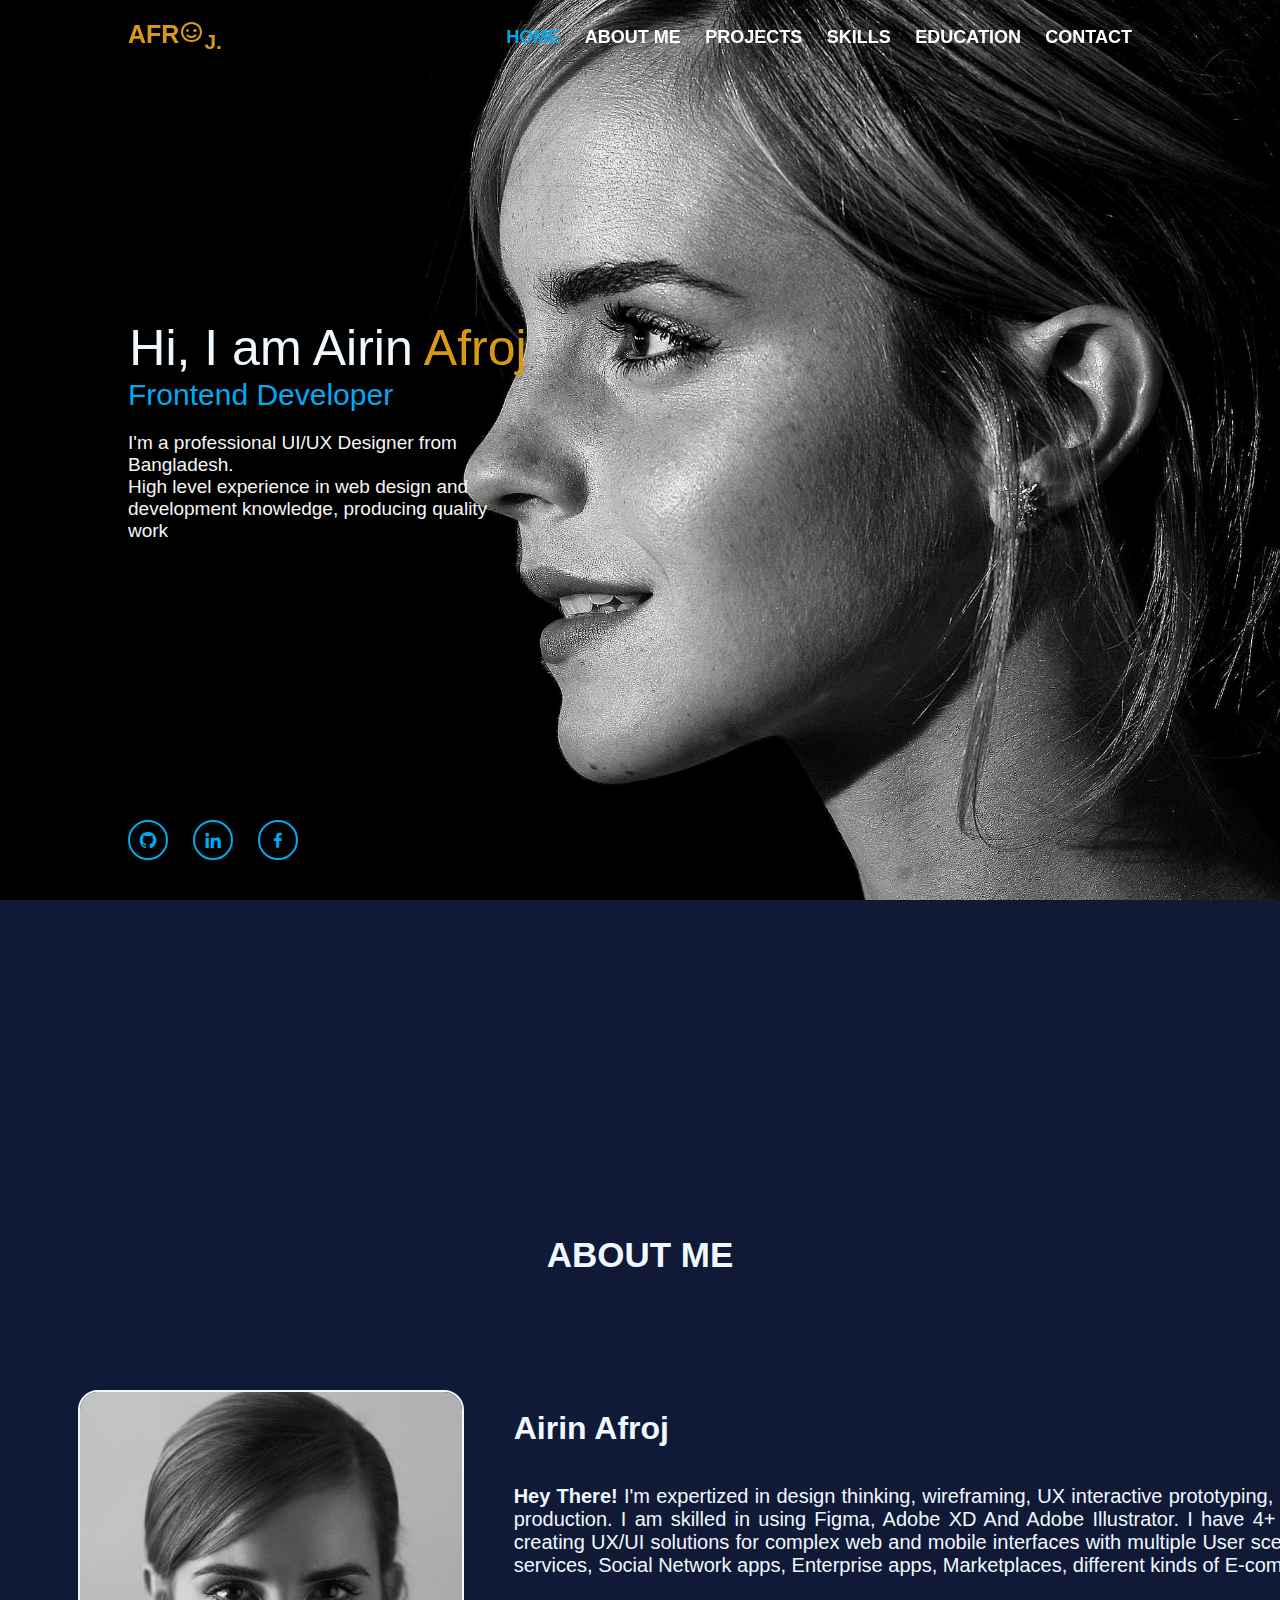
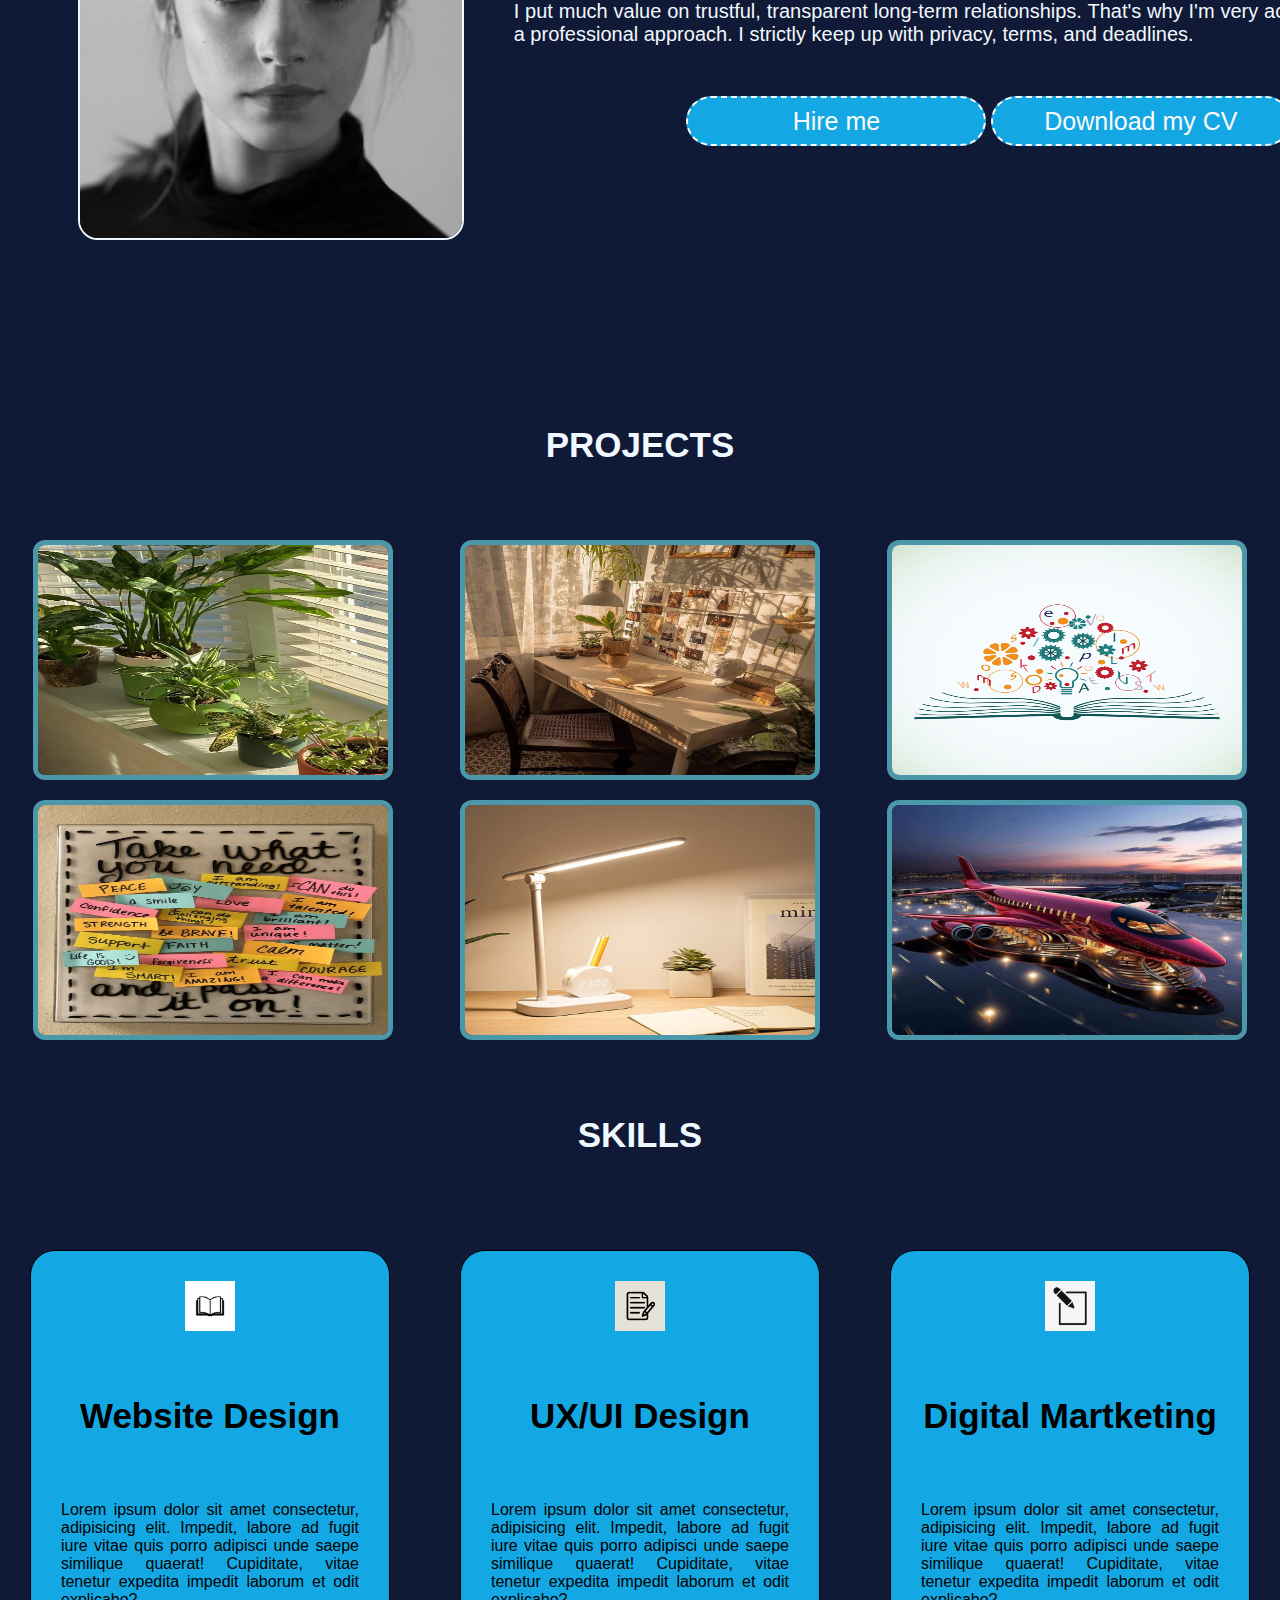
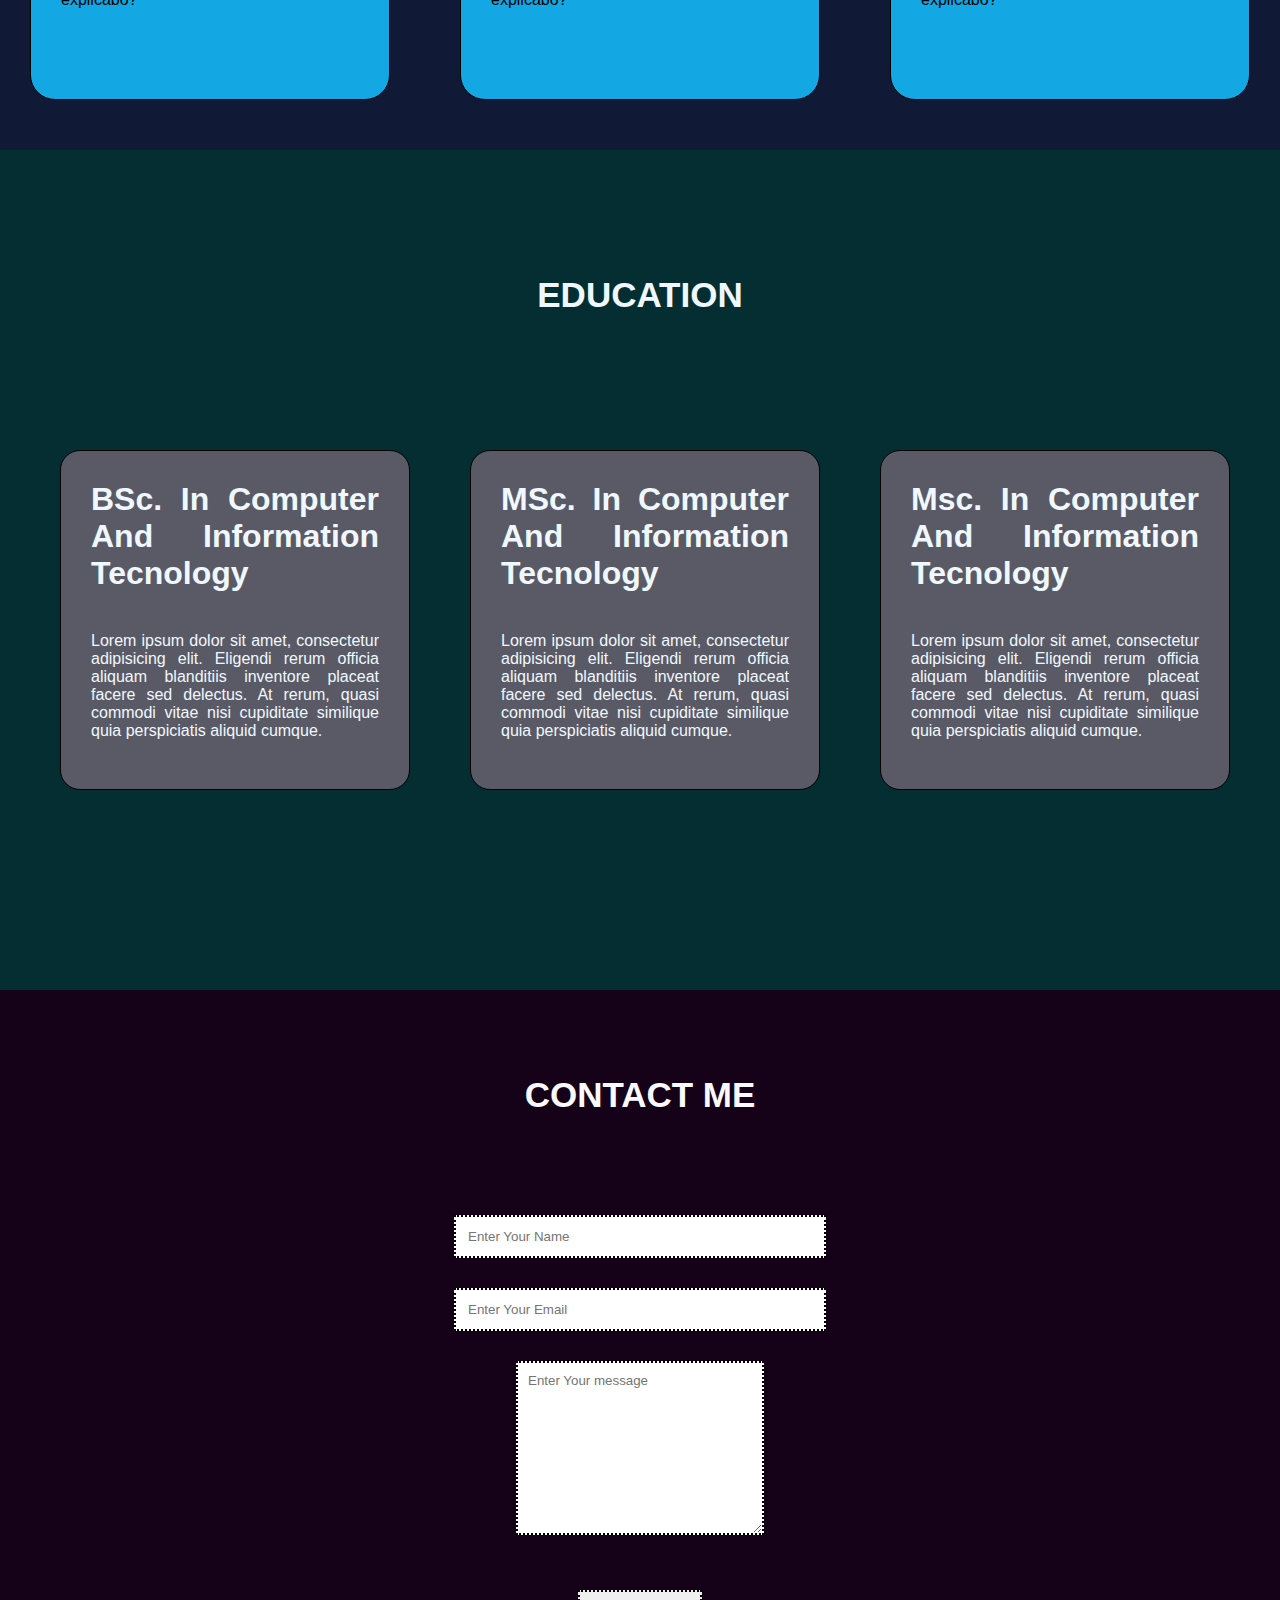
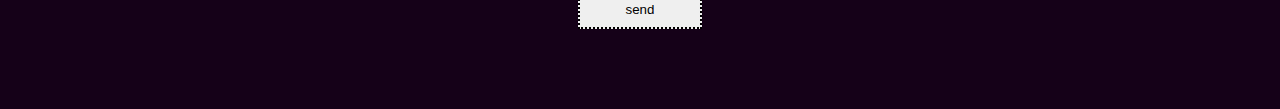
==== index.html @ 215aa97f "Rename skeleton.html to index.html" ====
<!DOCTYPE html>
<html lang="en">

<head>
    <meta charset="UTF-8">
    <meta name="viewport" content="width=device-width, initial-scale=1.0">

    <title>Peronal portfolio</title>
    <link rel="stylesheet" href="my style.css">

    <link rel="stylesheet" media="screen and (max-width:900px)" href="my tablet.css ">

    <link href='https://unpkg.com/boxicons@2.1.4/css/boxicons.min.css' rel='stylesheet'>


</head>

<body>

    <header class="start">
        <a href="#" class="logo">AFR<i class='bx bx-smile'></i><sub><strong>J.</strong></sub></a>

        <nav class="navbar">

            <a href="#" class="active">HOME</a>
            <a href="#about">ABOUT ME</a>
            <a href="#projects">PROJECTS</a>
            <a href="#SkillS">SKILLS</a>
            <a href="#education">EDUCATION</a>
            <a href="#contact">CONTACT</a>

        </nav>
    </header>

    <section class="home">
        <div class="content">

            <h1 class="heading">Hi, I am Airin <span  style="color:#d79a14;">Afroj</span></h1>
            <h3> Frontend Developer</h3>

            <p> I'm a professional UI/UX Designer from Bangladesh. 
                <br>High level experience in web design
                and development knowledge,
                producing quality work </p>

        </div>

        <div class="icon">
            <a href="https://github.com/Airin93" target="_blank"> <i class='bx bxl-github'></i> </a>
            <a href="https://www.linkedin.com/in/airin-afroj-7952a6299/" target="_blank"> <i
                    class='bx bxl-linkedin'></i></a>
            <a href="https://www.facebook.com/airin.afroj.56" target="_blank"> <i class='bx bxl-facebook'></i> </a>

        </div>
    </section>

    <!-- About me section -->

    <section id="about">
        <h1 class="heading"> ABOUT ME </h1>

        <div id="pic">

            <img src="Emma Watson.jpg">

            <div id="intro">
                <h2>Airin Afroj</h2> 

                <br>

                <p class="jhamela"><strong>Hey There!</strong> I'm expertized in design thinking, wireframing, UX interactive prototyping, and final UI graphics
                    production. I am skilled in using Figma, Adobe XD And Adobe Illustrator.
                    I have 4+ years of experience creating UX/UI solutions for complex web and mobile interfaces with
                    multiple User scenarios such as Saas services, Social Network apps, Enterprise apps, Marketplaces,
                    different kinds of E-commerce, etc.

                    <br><br>I put much value on trustful, transparent long-term relationships. That's why I'm very accurate in
                    performing a professional approach. I strictly keep up with privacy, terms, and deadlines.
                </p>

                <div class="button">
                    <a href="#connect">Hire me</a>
                    <a href="Aishi CV.pdf">Download my CV</a>
                </div>
            </div>
        </div>
    </section>

    <!-- project ection -->

    <section id="projects">
        <h1 class="heading"> PROJECTS</h1>
        <div class="gallery">

            <img src="img1.jpg">
            <img src="img2.jpg">
            <img src="img 3.jpg">
            <img src="img4.jpg">
            <img src="img5.jpg">
            <img src="img6.jpg">

        </div>

    </section>

    <!-- SKILL section -->

    <section id="SkillS">
        <h1 class="heading"> SKILLS</h1>
        <div class="row">
            <div class="box">

                <img src="skill1.jpg">

                <h1 class="heading"> Website Design</h1>
                <p>Lorem ipsum dolor sit amet consectetur, adipisicing elit. Impedit, labore ad fugit iure vitae quis
                    porro adipisci unde saepe similique quaerat! Cupiditate, vitae tenetur expedita impedit laborum et
                    odit explicabo?</p>
            </div>

            <div class="box">
                <img src="skill2.jpg">
                <h1 class="heading"> UX/UI Design</h1>
                <p>Lorem ipsum dolor sit amet consectetur, adipisicing elit. Impedit, labore ad fugit iure vitae quis
                    porro adipisci unde saepe similique quaerat! Cupiditate, vitae tenetur expedita impedit laborum et
                    odit explicabo?</p>

            </div>

            <div class="box">
                <img src="skill3.jpg">
                <h1 class="heading"> Digital Martketing</h1>
                <p>Lorem ipsum dolor sit amet consectetur, adipisicing elit. Impedit, labore ad fugit iure vitae quis
                    porro adipisci unde saepe similique quaerat! Cupiditate, vitae tenetur expedita impedit laborum et
                    odit explicabo?</p>

            </div>
        </div>
    </section>

    <!-- EDUCATION section -->

    <section id="education">
        <h1 class="heading">EDUCATION</h1>
        <div class="column">
            <div class="container">

          

                <h2> BSc. In Computer And Information Tecnology</h2>
                <p>Lorem ipsum dolor sit amet, consectetur adipisicing elit. Eligendi rerum officia aliquam blanditiis
                    inventore placeat facere sed delectus. At rerum, quasi commodi vitae nisi cupiditate similique quia
                    perspiciatis aliquid cumque.</p>
            </div>

            <div class="container">
                
                <h2> MSc. In Computer And Information Tecnology</h2>
                <p>Lorem ipsum dolor sit amet, consectetur adipisicing elit. Eligendi rerum officia aliquam blanditiis
                    inventore placeat facere sed delectus. At rerum, quasi commodi vitae nisi cupiditate similique quia
                    perspiciatis aliquid cumque.</p>
            </div>

            <div class="container">
              
                <h2> Msc. In Computer And Information Tecnology</h2>
                <p>Lorem ipsum dolor sit amet, consectetur adipisicing elit. Eligendi rerum officia aliquam blanditiis
                    inventore placeat facere sed delectus. At rerum, quasi commodi vitae nisi cupiditate similique quia
                    perspiciatis aliquid cumque.</p>
            </div>


        </div>
    </section>

    <!-- CONTACT section -->

    <section id="contact">

        <h1 class="heading"> CONTACT ME</h1>

        <form action="" class="form">

            <input type="text" name="name" class="input" placeholder="Enter Your Name">

            <input type="email" name="email" class="input" id="connect" placeholder="Enter Your Email">

            <textarea name="message" id="message" cols="40" rows="10" placeholder="Enter Your message"></textarea>
            <input type="submit" value="send" id="send"> 
            <!-- add email  -->

        </form>
    </section>

</body>

</html>
---- my style.css ----
*{
    margin: 0;
    padding: 0;
    box-sizing: border-box;
    font-family: 'Poppins', sans-serif;

}

html{
    scroll-behavior:smooth;
}

body{
    
    background:#101935;
    color: aliceblue;
}
   

.start{
    position: fixed;
    top: 0;
    left: 0;
    width: 100%;
    padding: 20px 10%;
    background: transparent;
    display: flex;
    justify-content: space-between;
    align-items: center;
    z-index: 100;
    
}
.logo{
    font-size: 25px;
    color:#d79a14;
    text-decoration: none;
    font-weight: 600;
}

.navbar a{
font-size: 18px;
 color: white; 
text-decoration: none;
font-weight: bold;
margin-right: 20px;
}

.navbar a:hover,
.navbar a.active {
    color: #00abf0; 
}


.home{
    height: 100vh;
    display: flex;
    align-items: center;
    padding: 0 10%; 
    background-image: url( emma\ 1.jpg);
    background-repeat: no-repeat;
    background-size: cover;
    background-position: center ;
   
}

.content{ 
    max-width: 400px;
   

}

.content h1{
    font-size:50px;
    font-weight: 200;
    line-height: 1.2;
}
.content h3{
    font-size: 30px;
    font-weight: 400;
     /* color:#d37a07  ; */
     color: #00abf0;
    
}
.content p{
    font-size: 19px;
    font-weight: 400;
    color: #f5f5f8;
    margin: 20px 0 40px;
   
}


.icon{
    position: absolute;
    display: flex;
    justify-content: space-between;
    bottom: 40px;
    width: 170px;
    
}
.icon a{
    display: inline-flex;
    position: relative;
    align-items: center;
    justify-content: center;
    width: 40px;
    height: 40px;
    background: transparent;
    border: 2px solid #00abf0;
    border-radius: 50%;
    font-size: 20px;
    color: #00abf0;
    text-decoration: none;
    z-index: 1;
    overflow: hidden;
    transition: .5s;
}

.icon a:hover{
    color: #081b29;

}

.icon a::before{
    content: '';
    position: absolute;
    top: 0;
    left: 0;
    width: 0;
    height: 100%;
    background:#00abf0;
    z-index: -1;
    transition: .5s;
}
.icon a:hover::before{
    width: 100%;
}


/* ABOUT me section */

#about{
    display: flex;
    flex-direction: column;
    box-sizing: border-box;
    padding: 20px;
    margin-bottom: 50px;
    margin-top: 250px;
}

 .heading{
    text-align: center; 
    font-size: 35px;
    line-height: 170px ;            
}

#pic{
    display: flex;
    margin-left: 8px;
    padding:50px;
}

#pic img{
    width: 575px;
    height: 450px;
    border: 2px solid;
    border-radius: 20px;
}
#intro{
    display: flex;
    flex-direction: column;
    text-align:justify;
    padding: 20px;
    margin-left: 30px;
    max-width: 1000px;
}
#intro h2{
    font-size: 2rem;
    margin-bottom: 20px;
}
#intro p{
    display: inline;
    font-size: 20px;
    font-weight: 500;
}

.button{
    width: 950px;
    height: 20px;
    background: transparent;
    text-align: center;
    margin-bottom: 10px;
    margin-top: 50px;
  
 
}

.button a{
    position: relative;
    display:inline-flex;
    justify-content: center;
    align-items:center;
    width: 300px;
    height: 50px;
    background:  #13a8e3; 
  
    border: 2px solid;
    border-style: dashed;
    border-radius: 25px;
    font-size: 25px;
    color: #fafafc;
    text-decoration: none;
    
}
.button a:hover{
    background:  #f4f4f9;
    color: #162997;
}

  /* project section */


#PROJECTS{
    display: flex;
    flex-direction: column;
    background-color: #101935;
    color: white;
    align-items: center;
    padding: 20px;
    
}

.gallery{
    display: flex;
    flex-wrap: wrap;
    justify-content:space-around;
    box-sizing: border-box;
  
}

.gallery img{
    width: 360px;
    height: 240px;
    margin: 10px;
    border: 5px solid #4a98a9;
    border-radius: 12px;

}

       /* SKILL section */

#skill{
    display: flex;
    flex-direction: column;
    padding: 20px; 

}

.row{
    display: flex;
    color: black;
    flex-wrap: wrap;
    box-sizing: border-box;
    justify-content: space-between;
    
}
.box{
    display: flex;
    flex-direction: column;
    width: 360px;
    height: 450px;
    border: 1px solid black;
    margin: 30px;
    align-items: center;
    text-align: justify;
    padding: 30px;
    border-radius: 25px;
    background: linear-gradient(to top, #546d8f, 50%,   #13a8e3 50%);
    background-size: 100% 200%;
    margin-bottom: 50px;
    transition: all .8s;
}
 .box:hover{
    background-position: left bottom;
    color: white;
    border: none;
    box-shadow: 0,0,20px #1058d3;
}
.box img{
    height: 50px;
}

/* EDUCATION section */

#education{
    display: grid;
    /* -direction: column; */
    background-color: #042e32;
}
#education h1{
    margin: 60px;
}
.column{
    display: grid;
    grid-template-columns:auto auto auto;
    padding-left: 50px;
}

.container{
    display:flex;
    flex-direction: column;
    width: 350px;
    height: 340px;
    border: 1px solid black;
    margin: 10px;
    align-items: center;
    text-align:justify;
    padding: 30px;
    border-radius: 20px;
    background: linear-gradient(to top, #8B9EB7, 50%,   #5A5A66 50%);
    background-size: 100% 200%;
    margin-bottom: 200px;
    transition: all .9s;
    /* background: linear-gradient(to top, #6C7558, 50%,   #5A5A66 50%); */
}
 .container:hover{
    background-position: left bottom;
    /* color: black; */

    color: #2e062d;
    border: none;
    box-shadow: 0,0,20px #3e6097;
}
.container h2{
    color: #F7ECE19;
    font-size: 2rem;
    margin-bottom: 40px;
}

/* contact section */

#contact{
    display: flex;
    flex-direction: column;
    box-sizing: border-box;
    background-color: #150118;
    color: #fafafc;
    padding: 20px;

}
.form{
    display: flex;
    flex-direction: column;
    box-sizing: border-box;
    align-items: center;
    margin: 20px 0px;

}
.input{
    padding: 12px;
    margin: 15px;
    width: 30%;
    outline: none;
    border: 2px solid;
    border-style: dotted;
}
#message{
    padding: 10px;
    margin: 15px;
    width: 20%;
    outline:none;

    border: 2px solid;
    border-style: dotted;
}
#send{
    padding: 10px;
    margin: 40px;
    width: 10%;
    outline: none;

    border: 2px solid;
    border-style: dotted;
}
#send:hover{
    cursor:alias;
    box-shadow: 0 0 10px white;
}
---- my tablet.css ----
/* body{
    flex-direction: column;
    align-items: center;
} */
.start{
    background: #0d3f54;
    padding: 0;
    visibility: hidden;
}

.logo {
  color: white;
  font-size: 30px;
}


nav{

    display: flex;
    flex-direction: column;
    align-items:start;
    /* margin-left: 10px; */
    padding-right: 200px;

}


.navbar a{
    
 font-weight: 100;  
 flex-wrap: wrap;
 justify-content:space-evenly;
 margin-right: 30px;


}


/* heading */
.heading{
    font-size: 1.5rem;

}


/* about */

#pic{
    flex-direction: column;
    align-items: center;
   
}

#pic img{
    width: 475px;
    height: 300px;
}

#intro h2{
    text-align: center;
    padding: 10px;

}
.jhamela {
    margin-left: 310px;
    margin-right:380px;

}
.button a{
    width: 150px ;
    font-size: 10px;
    padding: 40px;
    text-align:left;

    
}


/* skill section */

.box{
    margin-left: 150px;
    padding: 50px;
    width: 295px;
    height: 670px;
}

/* education */
#education{
    padding:0;
    display: inline;
    text-align: center;
    
}
.column{
    display: grid;
    grid-template-columns: 0;
    /* padding-left: 0; */
    width: 10px;
   
}
.container{
    display:flex;
    flex-direction: column;
    width: 300px;
    height: 380px;
    margin: 70px;
}

/* project */

.gallery{
    margin-right: 10px;
}


.gallery img{
    width: 360px;
    height: 240px;
    margin-left: 0px;
    border: 5px solid #4a98a9;
    border-radius: 12px;
}


/* contact */

.input{
    width: 60%;
}
#message{
    width: 20%;
}
#send{
    width: 20%;
}
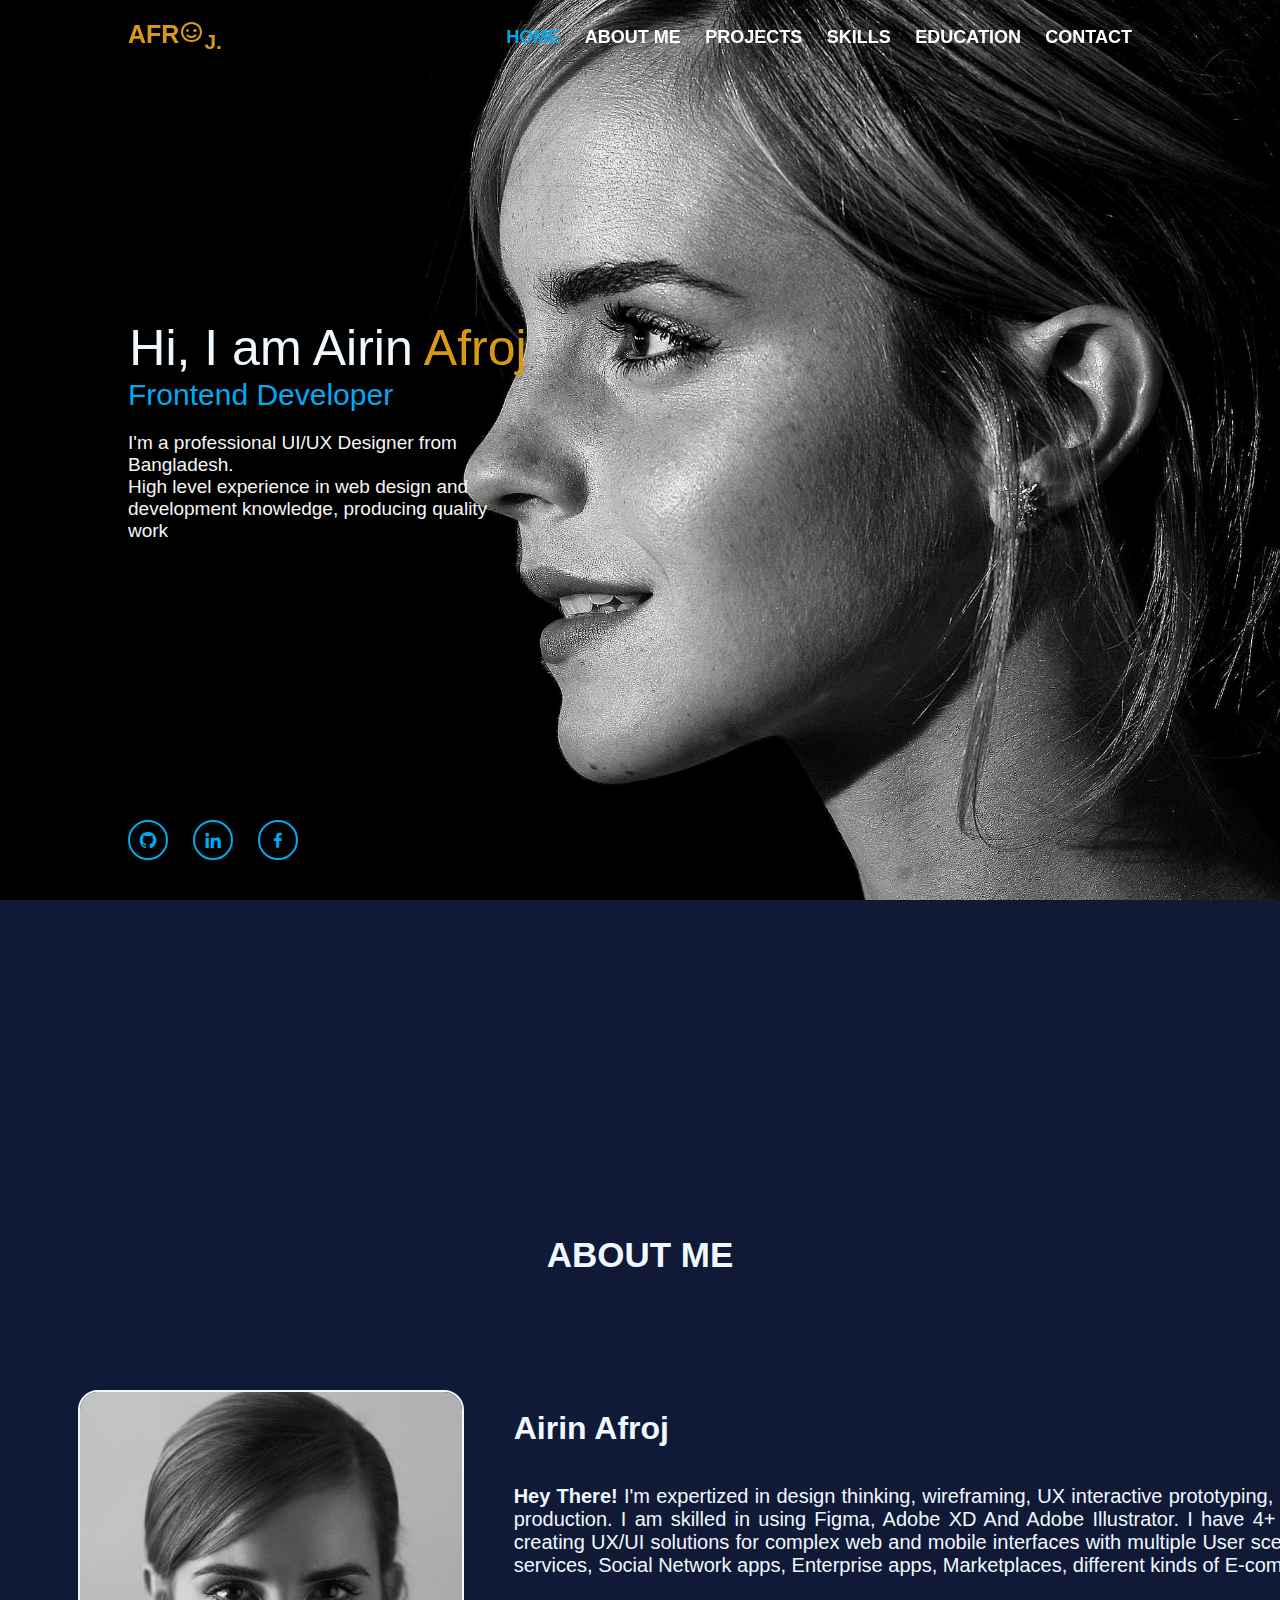
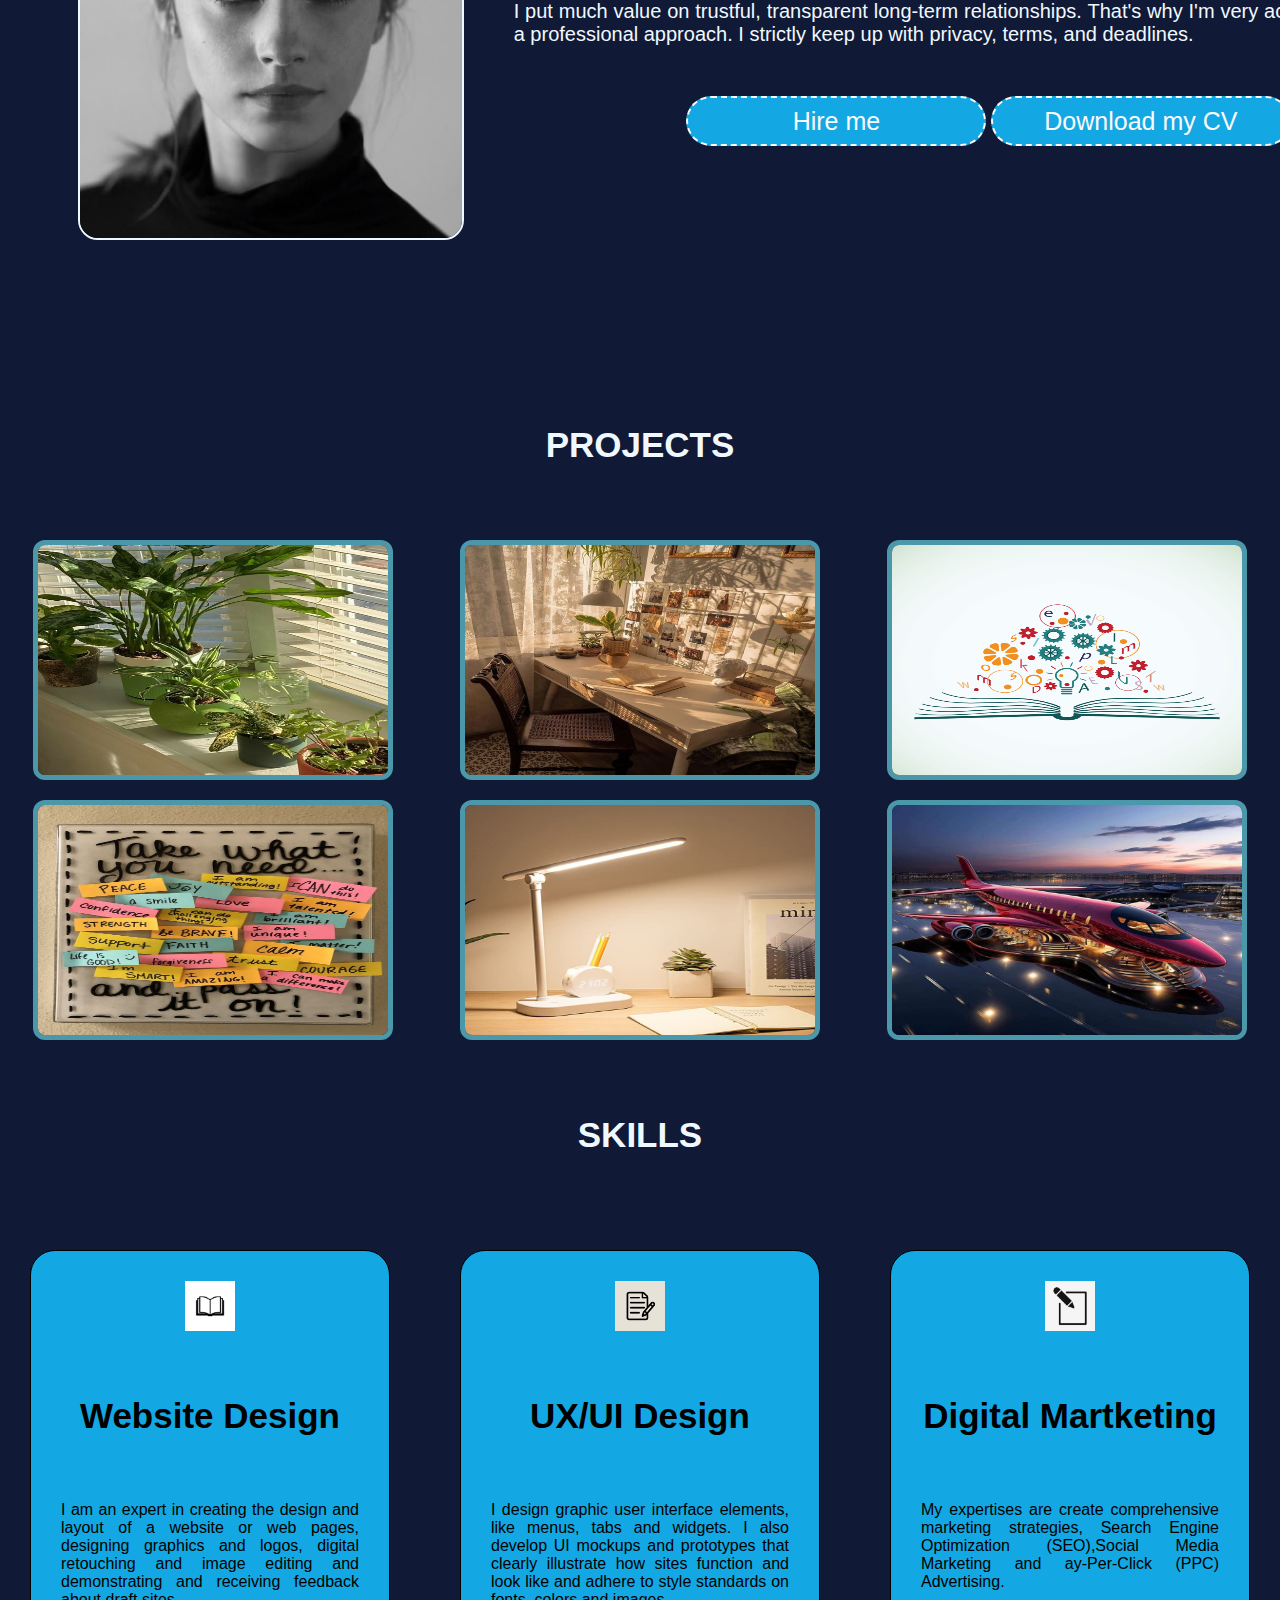
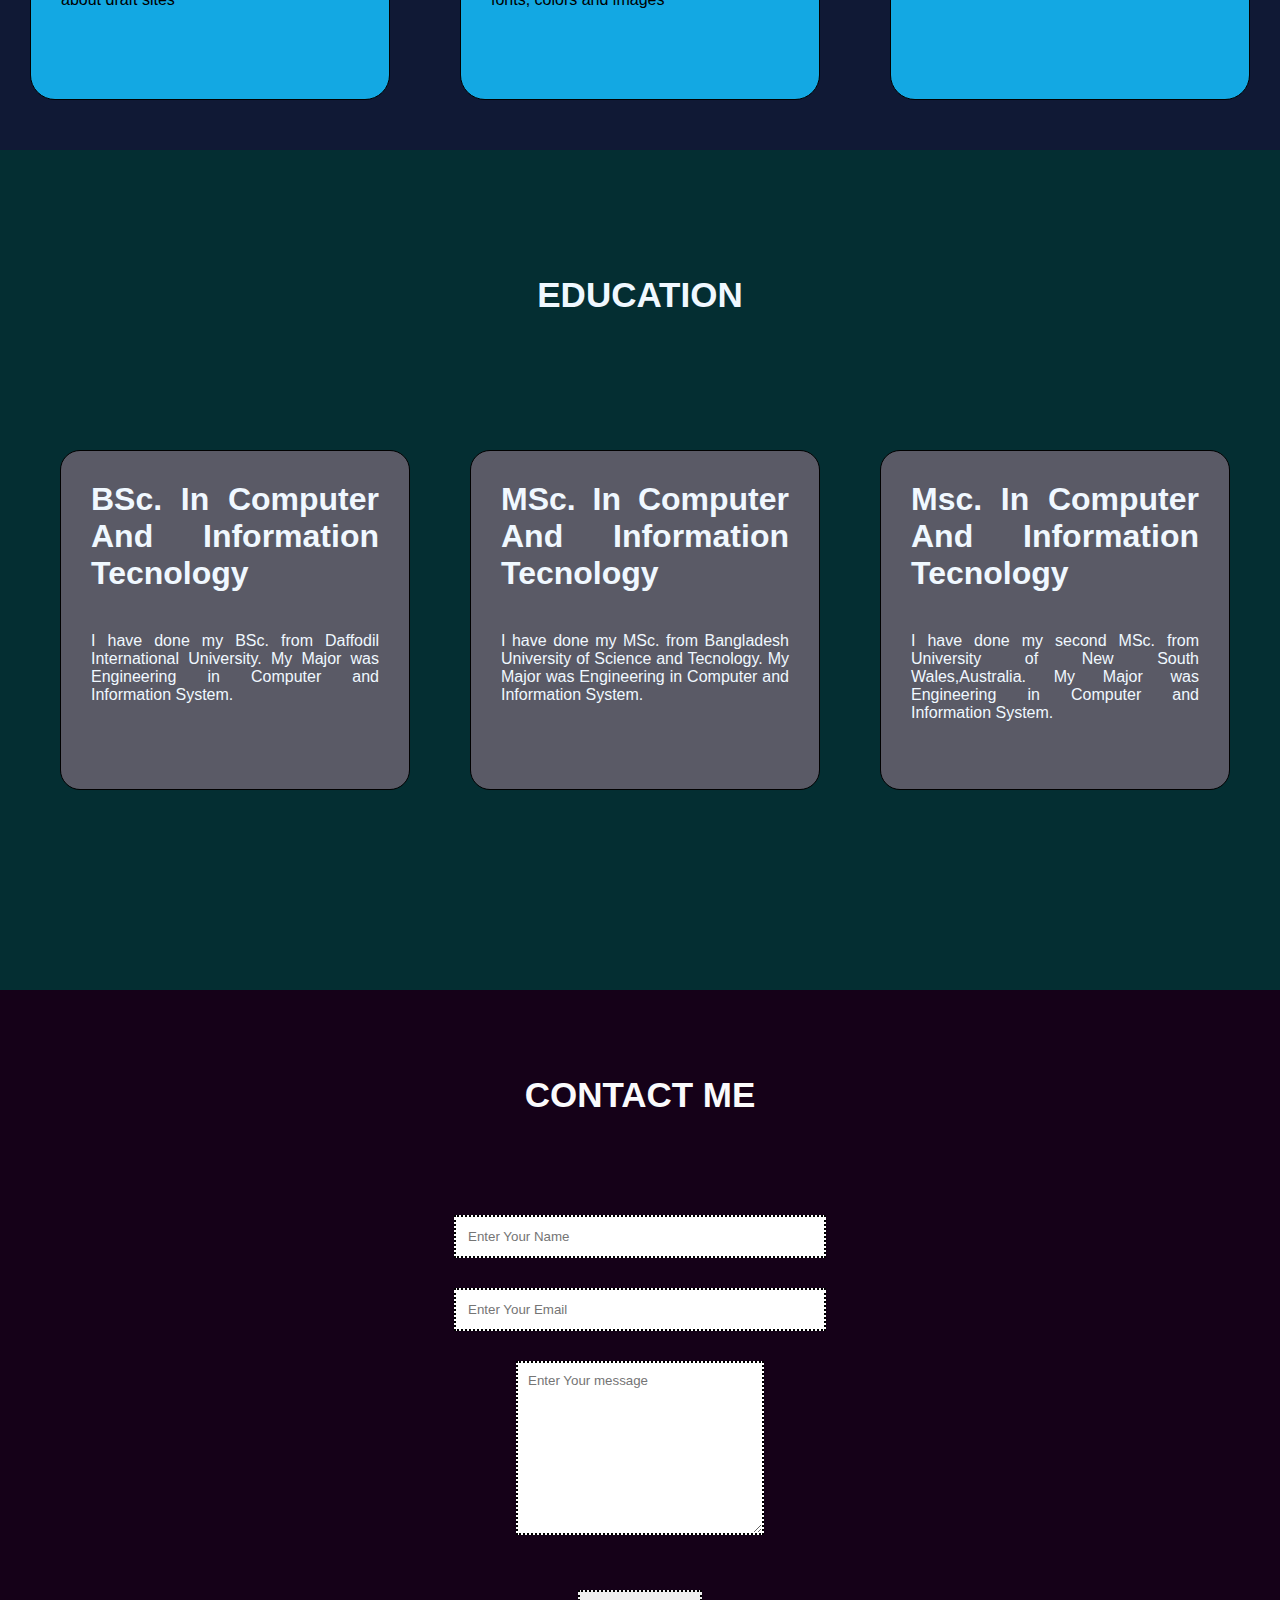
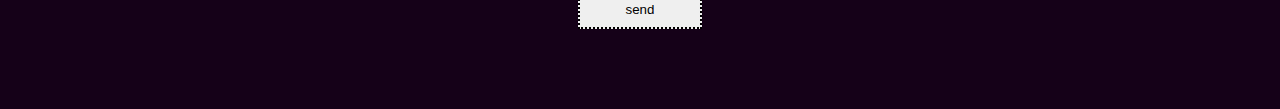
==== commit 02cb3f4b: "edited added" ====
--- a/index.html
+++ b/index.html
@@ -1,197 +1,196 @@
-<!DOCTYPE html>
-<html lang="en">
-
-<head>
-    <meta charset="UTF-8">
-    <meta name="viewport" content="width=device-width, initial-scale=1.0">
-
-    <title>Peronal portfolio</title>
-    <link rel="stylesheet" href="my style.css">
-
-    <link rel="stylesheet" media="screen and (max-width:900px)" href="my tablet.css ">
-
-    <link href='https://unpkg.com/boxicons@2.1.4/css/boxicons.min.css' rel='stylesheet'>
-
-
-</head>
-
-<body>
-
-    <header class="start">
-        <a href="#" class="logo">AFR<i class='bx bx-smile'></i><sub><strong>J.</strong></sub></a>
-
-        <nav class="navbar">
-
-            <a href="#" class="active">HOME</a>
-            <a href="#about">ABOUT ME</a>
-            <a href="#projects">PROJECTS</a>
-            <a href="#SkillS">SKILLS</a>
-            <a href="#education">EDUCATION</a>
-            <a href="#contact">CONTACT</a>
-
-        </nav>
-    </header>
-
-    <section class="home">
-        <div class="content">
-
-            <h1 class="heading">Hi, I am Airin <span  style="color:#d79a14;">Afroj</span></h1>
-            <h3> Frontend Developer</h3>
-
-            <p> I'm a professional UI/UX Designer from Bangladesh. 
-                <br>High level experience in web design
-                and development knowledge,
-                producing quality work </p>
-
-        </div>
-
-        <div class="icon">
-            <a href="https://github.com/Airin93" target="_blank"> <i class='bx bxl-github'></i> </a>
-            <a href="https://www.linkedin.com/in/airin-afroj-7952a6299/" target="_blank"> <i
-                    class='bx bxl-linkedin'></i></a>
-            <a href="https://www.facebook.com/airin.afroj.56" target="_blank"> <i class='bx bxl-facebook'></i> </a>
-
-        </div>
-    </section>
-
-    <!-- About me section -->
-
-    <section id="about">
-        <h1 class="heading"> ABOUT ME </h1>
-
-        <div id="pic">
-
-            <img src="Emma Watson.jpg">
-
-            <div id="intro">
-                <h2>Airin Afroj</h2> 
-
-                <br>
-
-                <p class="jhamela"><strong>Hey There!</strong> I'm expertized in design thinking, wireframing, UX interactive prototyping, and final UI graphics
-                    production. I am skilled in using Figma, Adobe XD And Adobe Illustrator.
-                    I have 4+ years of experience creating UX/UI solutions for complex web and mobile interfaces with
-                    multiple User scenarios such as Saas services, Social Network apps, Enterprise apps, Marketplaces,
-                    different kinds of E-commerce, etc.
-
-                    <br><br>I put much value on trustful, transparent long-term relationships. That's why I'm very accurate in
-                    performing a professional approach. I strictly keep up with privacy, terms, and deadlines.
-                </p>
-
-                <div class="button">
-                    <a href="#connect">Hire me</a>
-                    <a href="Aishi CV.pdf">Download my CV</a>
-                </div>
-            </div>
-        </div>
-    </section>
-
-    <!-- project ection -->
-
-    <section id="projects">
-        <h1 class="heading"> PROJECTS</h1>
-        <div class="gallery">
-
-            <img src="img1.jpg">
-            <img src="img2.jpg">
-            <img src="img 3.jpg">
-            <img src="img4.jpg">
-            <img src="img5.jpg">
-            <img src="img6.jpg">
-
-        </div>
-
-    </section>
-
-    <!-- SKILL section -->
-
-    <section id="SkillS">
-        <h1 class="heading"> SKILLS</h1>
-        <div class="row">
-            <div class="box">
-
-                <img src="skill1.jpg">
-
-                <h1 class="heading"> Website Design</h1>
-                <p>Lorem ipsum dolor sit amet consectetur, adipisicing elit. Impedit, labore ad fugit iure vitae quis
-                    porro adipisci unde saepe similique quaerat! Cupiditate, vitae tenetur expedita impedit laborum et
-                    odit explicabo?</p>
-            </div>
-
-            <div class="box">
-                <img src="skill2.jpg">
-                <h1 class="heading"> UX/UI Design</h1>
-                <p>Lorem ipsum dolor sit amet consectetur, adipisicing elit. Impedit, labore ad fugit iure vitae quis
-                    porro adipisci unde saepe similique quaerat! Cupiditate, vitae tenetur expedita impedit laborum et
-                    odit explicabo?</p>
-
-            </div>
-
-            <div class="box">
-                <img src="skill3.jpg">
-                <h1 class="heading"> Digital Martketing</h1>
-                <p>Lorem ipsum dolor sit amet consectetur, adipisicing elit. Impedit, labore ad fugit iure vitae quis
-                    porro adipisci unde saepe similique quaerat! Cupiditate, vitae tenetur expedita impedit laborum et
-                    odit explicabo?</p>
-
-            </div>
-        </div>
-    </section>
-
-    <!-- EDUCATION section -->
-
-    <section id="education">
-        <h1 class="heading">EDUCATION</h1>
-        <div class="column">
-            <div class="container">
-
-          
-
-                <h2> BSc. In Computer And Information Tecnology</h2>
-                <p>Lorem ipsum dolor sit amet, consectetur adipisicing elit. Eligendi rerum officia aliquam blanditiis
-                    inventore placeat facere sed delectus. At rerum, quasi commodi vitae nisi cupiditate similique quia
-                    perspiciatis aliquid cumque.</p>
-            </div>
-
-            <div class="container">
-                
-                <h2> MSc. In Computer And Information Tecnology</h2>
-                <p>Lorem ipsum dolor sit amet, consectetur adipisicing elit. Eligendi rerum officia aliquam blanditiis
-                    inventore placeat facere sed delectus. At rerum, quasi commodi vitae nisi cupiditate similique quia
-                    perspiciatis aliquid cumque.</p>
-            </div>
-
-            <div class="container">
-              
-                <h2> Msc. In Computer And Information Tecnology</h2>
-                <p>Lorem ipsum dolor sit amet, consectetur adipisicing elit. Eligendi rerum officia aliquam blanditiis
-                    inventore placeat facere sed delectus. At rerum, quasi commodi vitae nisi cupiditate similique quia
-                    perspiciatis aliquid cumque.</p>
-            </div>
-
-
-        </div>
-    </section>
-
-    <!-- CONTACT section -->
-
-    <section id="contact">
-
-        <h1 class="heading"> CONTACT ME</h1>
-
-        <form action="" class="form">
-
-            <input type="text" name="name" class="input" placeholder="Enter Your Name">
-
-            <input type="email" name="email" class="input" id="connect" placeholder="Enter Your Email">
-
-            <textarea name="message" id="message" cols="40" rows="10" placeholder="Enter Your message"></textarea>
-            <input type="submit" value="send" id="send"> 
-            <!-- add email  -->
-
-        </form>
-    </section>
-
-</body>
-
-</html>
+<!DOCTYPE html>
+<html lang="en">
+
+<head>
+    <meta charset="UTF-8">
+    <meta name="viewport" content="width=device-width, initial-scale=1.0">
+
+    <title>Peronal portfolio</title>
+    <link rel="stylesheet" href="my style.css">
+
+    <link rel="stylesheet" media="screen and (max-width:900px)" href="my tablet.css ">
+
+    <link href='https://unpkg.com/boxicons@2.1.4/css/boxicons.min.css' rel='stylesheet'>
+
+
+</head>
+
+<body>
+
+    <header class="start">
+        <a href="#" class="logo">AFR<i class='bx bx-smile'></i><sub><strong>J.</strong></sub></a>
+
+        <nav class="navbar">
+
+            <a href="#" class="active">HOME</a>
+            <a href="#about">ABOUT ME</a>
+            <a href="#projects">PROJECTS</a>
+            <a href="#SkillS">SKILLS</a>
+            <a href="#education">EDUCATION</a>
+            <a href="#contact">CONTACT</a>
+
+        </nav>
+    </header>
+
+    <section class="home">
+        <div class="content">
+
+            <h1 class="heading">Hi, I am Airin <span style="color:#d79a14;">Afroj</span></h1>
+            <h3> Frontend Developer</h3>
+
+            <p> I'm a professional UI/UX Designer from Bangladesh.
+                <br>High level experience in web design
+                and development knowledge,
+                producing quality work
+            </p>
+
+        </div>
+
+        <div class="icon">
+            <a href="https://github.com/Airin93" target="_blank"> <i class='bx bxl-github'></i> </a>
+            <a href="https://www.linkedin.com/in/airin-afroj-7952a6299/" target="_blank"> <i
+                    class='bx bxl-linkedin'></i></a>
+            <a href="https://www.facebook.com/airin.afroj.56" target="_blank"> <i class='bx bxl-facebook'></i> </a>
+
+        </div>
+    </section>
+
+    <!-- About me section -->
+
+    <section id="about">
+        <h1 class="heading"> ABOUT ME </h1>
+
+        <div id="pic">
+
+            <img src="Emma Watson.jpg">
+
+            <div id="intro">
+                <h2>Airin Afroj</h2>
+
+                <br>
+
+                <p class="jhamela"><strong>Hey There!</strong> I'm expertized in design thinking, wireframing, UX
+                    interactive prototyping, and final UI graphics
+                    production. I am skilled in using Figma, Adobe XD And Adobe Illustrator.
+                    I have 4+ years of experience creating UX/UI solutions for complex web and mobile interfaces with
+                    multiple User scenarios such as Saas services, Social Network apps, Enterprise apps, Marketplaces,
+                    different kinds of E-commerce, etc.
+
+                    <br><br>I put much value on trustful, transparent long-term relationships. That's why I'm very
+                    accurate in
+                    performing a professional approach. I strictly keep up with privacy, terms, and deadlines.
+                </p>
+
+                <div class="button">
+                    <a href="#connect">Hire me</a>
+                    <a href="Aishi CV.pdf">Download my CV</a>
+                </div>
+            </div>
+        </div>
+    </section>
+
+    <!-- project ection -->
+
+    <section id="projects">
+        <h1 class="heading"> PROJECTS</h1>
+        <div class="gallery">
+
+            <img src="img1.jpg">
+            <img src="img2.jpg">
+            <img src="img 3.jpg">
+            <img src="img4.jpg">
+            <img src="img5.jpg">
+            <img src="img6.jpg">
+
+        </div>
+
+    </section>
+
+    <!-- SKILL section -->
+
+    <section id="SkillS">
+        <h1 class="heading"> SKILLS</h1>
+        <div class="row">
+            <div class="box">
+
+                <img src="skill1.jpg">
+
+                <h1 class="heading"> Website Design</h1>
+                <p>I am an expert in creating the design and layout of a website or web pages, designing graphics and
+                    logos, digital retouching and image editing and demonstrating and receiving feedback about draft
+                    sites</p>
+            </div>
+
+            <div class="box">
+                <img src="skill2.jpg">
+                <h1 class="heading"> UX/UI Design</h1>
+                <p>I design graphic user interface elements, like menus, tabs and widgets.
+                    I also develop UI mockups and prototypes that clearly illustrate how sites function and look like
+                    and adhere to style standards on fonts, colors and images</p>
+
+            </div>
+
+            <div class="box">
+                <img src="skill3.jpg">
+                <h1 class="heading"> Digital Martketing</h1>
+                <p>My expertises are create comprehensive marketing strategies, Search Engine Optimization (SEO),Social
+                    Media Marketing and ay-Per-Click (PPC) Advertising.</p>
+
+            </div>
+        </div>
+    </section>
+
+    <!-- EDUCATION section -->
+
+    <section id="education">
+        <h1 class="heading">EDUCATION</h1>
+        <div class="column">
+            <div class="container">
+
+
+
+                <h2> BSc. In Computer And Information Tecnology</h2>
+                <p>I have done my BSc. from Daffodil International University.
+                    My Major was Engineering in Computer and Information System.</p>
+            </div>
+
+            <div class="container">
+
+                <h2> MSc. In Computer And Information Tecnology</h2>
+                <p>I have done my MSc. from Bangladesh University of Science and Tecnology.
+                    My Major was Engineering in Computer and Information System.</p>
+            </div>
+
+            <div class="container">
+
+                <h2> Msc. In Computer And Information Tecnology</h2>
+                <p>I have done my second MSc. from University of New South Wales,Australia.
+                    My Major was Engineering in Computer and Information System.</p>
+            </div>
+
+
+        </div>
+    </section>
+
+    <!-- CONTACT section -->
+
+    <section id="contact">
+
+        <h1 class="heading"> CONTACT ME</h1>
+
+        <form action="" class="form">
+
+            <input type="text" name="name" class="input" placeholder="Enter Your Name">
+
+            <input type="email" name="email" class="input" id="connect" placeholder="Enter Your Email">
+
+            <textarea name="message" id="message" cols="40" rows="10" placeholder="Enter Your message"></textarea>
+            <input type="submit" value="send" id="send">
+            <!-- add email  -->
+
+        </form>
+    </section>
+
+</body>
+
+</html>--- a/my tablet.css
+++ b/my tablet.css
@@ -1,136 +1,135 @@
-/* body{
-    flex-direction: column;
-    align-items: center;
-} */
-.start{
-    background: #0d3f54;
-    padding: 0;
-    visibility: hidden;
-}
-
-.logo {
-  color: white;
-  font-size: 30px;
-}
-
-
-nav{
-
-    display: flex;
-    flex-direction: column;
-    align-items:start;
-    /* margin-left: 10px; */
-    padding-right: 200px;
-
-}
-
-
-.navbar a{
-    
- font-weight: 100;  
- flex-wrap: wrap;
- justify-content:space-evenly;
- margin-right: 30px;
-
-
-}
-
-
-/* heading */
-.heading{
-    font-size: 1.5rem;
-
-}
-
-
-/* about */
-
-#pic{
-    flex-direction: column;
-    align-items: center;
-   
-}
-
-#pic img{
-    width: 475px;
-    height: 300px;
-}
-
-#intro h2{
-    text-align: center;
-    padding: 10px;
-
-}
-.jhamela {
-    margin-left: 310px;
-    margin-right:380px;
-
-}
-.button a{
-    width: 150px ;
-    font-size: 10px;
-    padding: 40px;
-    text-align:left;
-
-    
-}
-
-
-/* skill section */
-
-.box{
-    margin-left: 150px;
-    padding: 50px;
-    width: 295px;
-    height: 670px;
-}
-
-/* education */
-#education{
-    padding:0;
-    display: inline;
-    text-align: center;
-    
-}
-.column{
-    display: grid;
-    grid-template-columns: 0;
-    /* padding-left: 0; */
-    width: 10px;
-   
-}
-.container{
-    display:flex;
-    flex-direction: column;
-    width: 300px;
-    height: 380px;
-    margin: 70px;
-}
-
-/* project */
-
-.gallery{
-    margin-right: 10px;
-}
-
-
-.gallery img{
-    width: 360px;
-    height: 240px;
-    margin-left: 0px;
-    border: 5px solid #4a98a9;
-    border-radius: 12px;
-}
-
-
-/* contact */
-
-.input{
-    width: 60%;
-}
-#message{
-    width: 20%;
-}
-#send{
-    width: 20%;
-}
+/* body{
+    flex-direction: column;
+    align-items: center;
+} */
+.start{
+    background: #0d3f54;
+    padding: 0;
+    visibility: hidden;
+}
+
+.logo {
+  color: white;
+  font-size: 30px;
+}
+
+
+nav{
+
+    display: flex;
+    flex-direction: column;
+    align-items:start;
+    /* margin-left: 10px; */
+    padding-right: 200px;
+
+}
+
+
+.navbar a{
+    
+ font-weight: 100;  
+ flex-wrap: wrap;
+ justify-content:space-evenly;
+ margin-right: 30px;
+
+
+}
+
+
+/* heading */
+.heading{
+    font-size: 1.5rem;
+
+}
+
+
+/* about */
+
+#pic{
+    flex-direction: column;
+    align-items: center;
+   
+}
+
+#pic img{
+    width: 475px;
+    height: 300px;
+}
+
+#intro h2{
+    text-align: center;
+    padding: 10px;
+
+}
+.jhamela {
+    margin-left: 310px;
+    margin-right:380px;
+
+}
+.button a{
+    width: 150px ;
+    font-size: 10px;
+    padding: 40px;
+    text-align:left;
+
+    
+}
+
+
+/* skill section */
+
+.box{
+    padding: 50px;
+    width: 295px;
+    height: 670px;
+}
+
+/* education */
+#education{
+    padding:0;
+    display: inline;
+    text-align: center;
+    
+}
+.column{
+    display: grid;
+    grid-template-columns: 0;
+    /* padding-left: 0; */
+    width: 10px;
+   
+}
+.container{
+    display:flex;
+    flex-direction: column;
+    width: 220px;
+    height: 520px;
+    
+}
+
+/* project */
+
+.gallery{
+    margin-right: 10px;
+}
+
+
+.gallery img{
+    width: 360px;
+    height: 240px;
+    margin-left: 0px;
+    border: 5px solid #4a98a9;
+    border-radius: 12px;
+}
+
+
+/* contact */
+
+.input{
+    width: 60%;
+}
+#message{
+    width: 20%;
+}
+#send{
+    width: 20%;
+}
